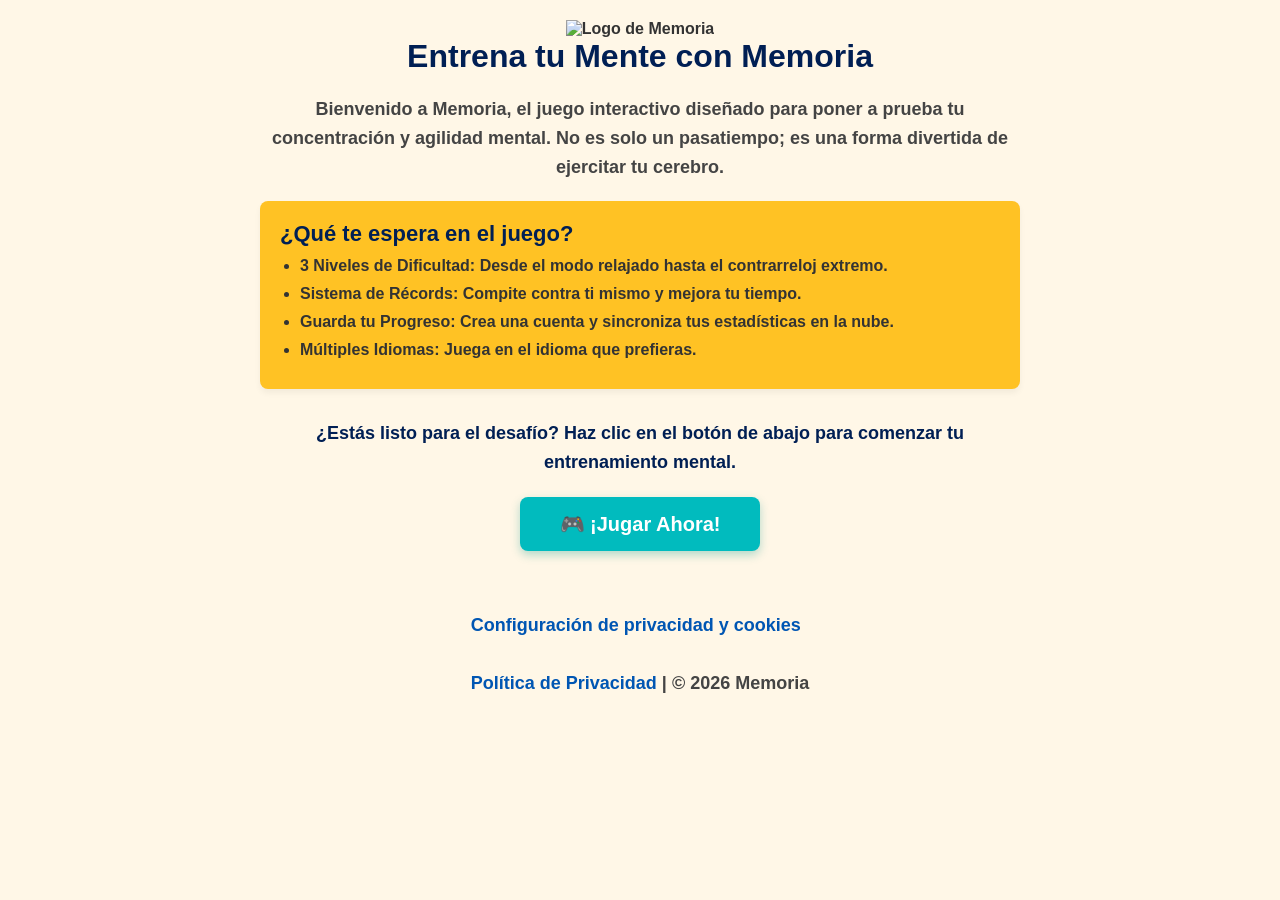
==== index.html @ 7751ddb6 "Actualizar index.html" ====
<!DOCTYPE html>
<html lang="es-ve">
<head>
<!-- Google Tag Manager -->
<script>(function(w,d,s,l,i){w[l]=w[l]||[];w[l].push({'gtm.start':
new Date().getTime(),event:'gtm.js'});var f=d.getElementsByTagName(s)[0],
j=d.createElement(s),dl=l!='dataLayer'?'&l='+l:'';j.async=true;j.src=
'https://www.googletagmanager.com/gtm.js?id='+i+dl;f.parentNode.insertBefore(j,f);
})(window,document,'script','dataLayer','GTM-NGZ45QMT');</script>
<!-- End Google Tag Manager -->

    <meta charset="UTF-8">
    <meta name="viewport" content="width=device-width, initial-scale=1.0">
    <meta name="google-adsense-account" content="ca-pub-4904948441378686">
    <title>Memoria | ¡Fortalece Tu Mente Jugando!</title>
    <meta name="description" content="Juega Memoria, el desafío interactivo para entrenar tu agilidad mental. Supera niveles, mejora tus récords y diviértete.">
    <meta name="keywords" content="Juego de memoria, entrena tu cerebro, aprende jugando, memoria online, memoria">
    <meta name="theme-color" content="#fff7e7">
    <meta name="robots" content="index, follow">

    <!-- Apple -->
    <meta name="apple-mobile-web-app-status-bar-style" content="default">
    <meta name="apple-mobile-web-app-title" content="Memoria | ¡Fortalece tu Memoria!">
    <meta name="format-detection" content="telephone=no, address=no, email=no">
    <link rel="apple-touch-icon" href="https://memoria-ymujica.vercel.app" sizes="180x180">
    <link rel="apple-touch-startup-image" href="https://memoria-ymujica.vercel.app/memoria.webp">
    <meta name="color-scheme" content="light dark">

    <!-- Open Graph (Facebook, LinkedIn, etc.) -->
    <meta property="og:title" content="Memoria | ¡Fortalece tu Memoria!">
    <meta property="og:description" content=" Juego interactivo de memoria con cronómetro, tiempo record, puntos, score números de Victorias.">
    <meta property="og:type" content="website">
    <meta property="og:url" content="https://memoria-ymujica.vercel.app">
    <meta property="og:image" content="https://memoria-ymujica.vercel.app/memoria.webp">

    <!-- Twitter Card -->
    <meta name="twitter:card" content="summary_large_image">
    <meta name="twitter:title" content="Memoria | ¡Fortalece tu Memoria!">
    <meta name="twitter:description" content="Juego interactivo de memoria con cronómetro, tiempo record, puntos, score números de Victorias.">
    <meta name="twitter:image" content="https://memoria-ymujica.vercel.app/memoria.webp">

    <!-- Localización -->
    <meta name="geo.region" content="VE-J" />
    <meta name="geo.placename" content="Puerto Cabello, Venezuela" />
    <meta name="geo.position" content="10.4696;-68.0149" />
    <meta name="ICBM" content="10.4696, -68.0149" />

    <!-- Enlaces a tus CSS -->
    <link rel="stylesheet" href="style.css">
    <link rel="stylesheet" href="fuentes.css">
    <link rel="stylesheet" href="icofont.min.css">
    <link rel="shortcut icon" href="memoria-ico.webp" type="image/x-icon">

    <script async src="https://pagead2.googlesyndication.com/pagead/js/adsbygoogle.js?client=ca-pub-4904948441378686" crossorigin="anonymous"></script>

    <!-- ESTILOS ESPECÍFICOS PARA LA LANDING PAGE -->
    <style>
        body {
            background-color: #fff7e7; 
            color: #333;
            font-family: "VAG Rounded Next Regular", sans-serif;
            font-weight: 600;
            margin: 0;
            padding: 0;
            display: flex;
            flex-direction: column;
            align-items: center;
        }
        .landing-container {
            max-width: 800px;
            padding: 20px;
            text-align: center;
        }
        .header-logo {
            width: 200px;
            margin-bottom: 0;
        }
        h1 {
            color: var(--color-oscuro);
            font-size: 32px;
            margin-bottom: 20px;
        }
        p {
            font-size: 18px;
            line-height: 1.6;
            margin-bottom: 20px;
            color: #444;
        }
        .benefits {
            text-align: left;
            background: var(--color-yellow);
            padding: 20px;
            border-radius: 8px;
            box-shadow: 0 4px 6px rgba(0,0,0,0.05);
            margin-bottom: 30px;
        }
        .benefits h2 {
            color: var(--color-oscuro);
            font-size: 22px;
            margin-top: 0;
            margin-bottom: 10px;
        }
        .benefits ul {
            padding-left: 20px;
        }
        .benefits li {
            margin-bottom: 10px;
            font-size: 16px;
        }
        .párrafo {
            color: var(--color-oscuro);
        }
        .cta-button {
            display: inline-block;
            background-color: var(--color-primary); 
            color: white;
            padding: 15px 40px;
            font-size: 20px;
            font-weight: bold;
            text-decoration: none;
            border-radius: 8px;
            box-shadow: 0 4px 10px rgba(0,150,136,0.3);
            transition: transform 0.2s, background-color 0.2s;
        }
        .cta-button:hover {
            background-color: var(--color-secundary);
            transform: translateY(-2px);
        }
        .footer-landing {
            margin-top: 40px;
            font-size: 14px;
            color: #777;
        }
        .footer-landing a {
            color: #0056b3;
            text-decoration: none;
        }
    </style>
</head>
<body>

<!-- Google Tag Manager (noscript) -->
<noscript><iframe src="https://www.googletagmanager.com/ns.html?id=GTM-NGZ45QMT"
height="0" width="0" style="display:none;visibility:hidden"></iframe></noscript>
<!-- End Google Tag Manager (noscript) -->

    <div class="landing-container">
        <!-- Logo -->
        <img src="memoria.svg" alt="Logo de Memoria" class="header-logo">

        <h1 data-i18n="landing_titulo">Entrena tu Mente con Memoria</h1>

        <p data-i18n="landing_parrafo1">
            Bienvenido a <strong>Memoria</strong>, el juego interactivo diseñado para poner a prueba tu concentración y agilidad mental. No es solo un pasatiempo; es una forma divertida de ejercitar tu cerebro.
        </p>

        <div class="benefits">
            <h2 data-i18n="landing_beneficios_titulo">¿Qué te espera en el juego?</h2>
            <ul>
                <li><strong data-i18n="landing_b1_titulo">3 Niveles de Dificultad:</strong> <span data-i18n="landing_b1_texto">Desde el modo relajado hasta el contrarreloj extremo.</span></li>
                <li><strong data-i18n="landing_b2_titulo">Sistema de Récords:</strong> <span data-i18n="landing_b2_texto">Compite contra ti mismo y mejora tu tiempo.</span></li>
                <li><strong data-i18n="landing_b3_titulo">Guarda tu Progreso:</strong> <span data-i18n="landing_b3_texto">Crea una cuenta y sincroniza tus estadísticas en la nube.</span></li>
                <li><strong data-i18n="landing_b4_titulo">Múltiples Idiomas:</strong> <span data-i18n="landing_b4_texto">Juega en el idioma que prefieras.</span></li>
            </ul>
        </div>

        <p class="párrafo" data-i18n="landing_cta_texto">¿Estás listo para el desafío? Haz clic en el botón de abajo para comenzar tu entrenamiento mental.</p>

        <!-- Llamada a la acción hacia el juego -->
        <a href="juego.html" class="cta-button" data-i18n="landing_boton_jugar">🎮 ¡Jugar Ahora!</a>
    </div>

    <div class="footer-landing">
        <p>
<a href="javascript:googlefc.callbackQueue.push(googlefc.showRevocationMessage)">Configuración de privacidad y cookies</a>
</br>
</br>
            <a href="privacidad.html" data-i18n="politica_privacidad">Política de Privacidad</a> | <span data-i18n="version">© 2026 Memoria</span>
        </p>
    </div>
<script type="module" src="main.js"></script>
</body>
</html>
---- style.css ----
/* Estilos Base (Mobile First) */
* {
    margin: 0;
    padding: 0;
    box-sizing: border-box;
}

:root {
    --color-claro: #fff7e7;
    --color-oscuro: #001f54;
    --color-yellow: #ffc224;
    --color-primary: #01bbbe;
    --color-secundary: #ffa188;
}
/* Estilos por defecto (Modo Claro) */
body {
    display: flex;
    flex-direction: column;
    align-items: center;
    font-size: 100%;
    font-family: "VAG Rounded Next Regular", sans-serif;
    padding: 5px 10px;
    background-color: var(--color-claro);
}

/* Bloquear el scroll del fondo cuando un modal está abierto */
body.modal-abierto {
    overflow: hidden;
}

/* Estilos cuando se activa el Modo Oscuro */
body.dark-mode {
    background-color: var(--color-oscuro);
    color: #e0e0e0;
}

/* Puedes adaptar las tarjetas o contenedores si es necesario */
body.dark-mode .tablero {
    background-color: #1e1e1e;
}

.header {
position: relative;
    width: 100%;
}

.boton__flex {
 display: flex;
flex-direction: column;
}

.username {
align-items: center;
color: var(--color-primary);
display: block;
font-size: 1em;
font-weight: bold;
margin: 0 auto;
padding: 5px 0;
text-aline: center;
}

.contenedor {
    width: 85%;
    margin: 0 auto;
    max-width: 1200px;
    padding: 20px 0 30px 0;
}

.valores {
    color: var(--color-oscuro);
    font-size: 1em;
    font-weight: 900;
}

/* Forzar a que los iconos de icofont tengan espacio y no se oculten */
.vidas-flotantes i, #vidas i {
    display: inline-block !important;
    font-style: normal !important;
}

/* Estilo por defecto para Móviles: 3 columnas y 2 filas (3 arriba, 3 abajo) */
.grid-stats {
    display: grid;
    grid-template-columns: repeat(3, 1fr);
    gap: 5px;
    text-align: center;
}

/* En pantallas de PC (mayores a 768px): Todo en una sola fila de 6 columnas */
@media (min-width: 768px) {
    .grid-stats {
        grid-template-columns: repeat(6, 1fr);
    }
}

.img {
    display: block;
    width: 70%;
    margin: 0 auto;
filter: drop-shadow( 0 4px 6px var(--color-claro));

    @media (width >= 760px) {
        width: 300px;
    }
}

.flex {
    display: flex;
    flex-wrap: wrap;
    justify-content: center;
    align-items: center;
    margin: 0 0 10px;
}

.btn,
.btn__menu {
    display:;
    color: #fff7e7;
    background-color: #25b7b6;
    border: 4px double #fff;
    border-radius: 8px;
    margin-right: 5px;
    padding: 10px 20px;
    text-aline: center;
    font-size: 0.7em;
    font-weight: 900;
    cursor: pointer;
    width: 100px;
}

.cont__btn {
    display: flex;
    flex-direction: column;
    gap-bottom: 10px;
    justify-content: center;
    align-items: center;
}

.btn__menu {
    box-shadow: 0 4px 6px rgba(0, 0, 0, 0.1);
    display: block;
    height: 45px;
    font-size: 1em;
    margin-bottom: 10px;
    place-content: center;
    width: 230px;
}

.btn:hover,
.btn__menu:hover {
    transition: 0.5s ease;
    background-color: #fb8370;
}

.btn__secundario {
    border: none;
    color: #fff;
    text-shadow: 5px 2px 6px rgba(0, 0, 0, 0.5);
    position: absolute;
    top: 45px;
    left: 5px;
    font-size: 2.5em;
    background: transparent;
}


/* El tablero se adapta al ancho disponible */

.tablero {
    display: grid;
    grid-template-columns: repeat(4, 1fr);
    /* Fuerza exactamente 4 columnas */
    gap: 5px;
    /* Espacio entre las cartas */
    width: 100%;

    background: transparent;
    @media (width >= 760px) {
        width: 500px;

        /* Tamaño máximo en escritorio */
        justify-content: center;
        align-items: centet;
    }
}


.card {
    aspect-ratio: 3/4;
    /* Mantiene la proporción de la carta */
    perspective: 1000px;
    cursor: pointer;
}

.card-inner {
    position: relative;
    width: 100%;
    height: 100%;
    text-align: center;
    transition: transform 0.6s;
    transform-style: preserve-3d;
}

.card.flipped
.card-inner {
    transform: rotateY(180deg);
}

.card-front,
.card-back {
    position: absolute;
    width: 100%;
    height: 100%;
    backface-visibility: hidden;
    color: var(--color-yellow);
    display: flex;
    align-items: center;
    justify-content: center;
    border: 4px double #fff;
    background: #25b7b6;
    border-radius: 8px;
    /* Bordes redondeados modernos */
    font-size: 2em;
    font-weight: 900;
}

.card-back {
    transform: rotateY(180deg);
    background: #fff;
    border: 4px double var(--color-oscuro);
    color: var(--color-oscuro);
    font-weight: 500;
}

.card-back i {
    color: var(--color-oscuro);
    font-size: 1.7em;
    font-weight: 500;
}

/* Animación para simular que se revuelven las cartas */

@keyframes revolverEfecto {
    0% {
        transform: scale(1) rotate(0deg);
        opacity: 0.5;
    }
    50% {
        transform: scale(0.95) rotate(-3deg);
        opacity: 0.8;
    }
    100% {
        transform: scale(1) rotate(0deg);
        opacity: 1;
    }
}

.revolviendo {
    animation: revolverEfecto 0.4s ease-in-out;
}

/* Si las animaciones están desactivadas, anulamos las transiciones */
body.sin-animaciones .card-inner {
    transition: transform 0s !important;
}

body.sin-animaciones .tablero.revolviendo {
    animation: none !important;
}

body.sin-animaciones .modal-content,
body.sin-animaciones .modal-overlay {
    transition: none !important;
}

.btn-apoyo {
    display: inline-flex;
    align-items: center;
    gap: 8px;
    background-color: transparent;
    color: var(--color-primary); /* Steel Blue clásico */
    border: none;
    padding: 6px 12px;
    
    font-family: inherit;
    font-size: 0.9em;
    font-weight: 500;
    text-decoration: none;
    transition: all 0.3s ease;
    cursor: pointer;
}

.btn-apoyo:hover {
    background-color: var(--color-primary);
    color: #ffffff;
    box-shadow: 0 4px 12px rgba(70, 130, 180, 0.25);
    transform: translateY(-1px);
}

.icono-cafe {
    font-size: 2.5em;
}

  .texto-apoyo {
        display: block;
    }
  

/* Ocultar el texto en pantallas muy pequeñas de móviles para que solo quede el ícono y ocupe menos espacio */
@media (max-width: 480px) {
  /*  .btn-apoyo {
        padding: 8px;
        border-radius: 50%;
    }
*/
}

.pie {
color: var(--color-primary);
font-size: 0.7em;
text-align: center;
}

/* Estilos generales para los modales */

.game-container {
display: none;
    padding: 8px 0 0;
z-index: ;
}

.modal-overlay {
    position: fixed;
    top: 0;
    left: 0;
    width: 100%;
    height: 100%;
    background: #fff /*var(--color-oscuro)*;
    display: none; /* Oculto por defecto para que no aparezcan solos */
    justify-content: center;
    align-items: center;
    z-index: 10000; /* Asegura que esté por encima de todo */
    opacity: 0;
    visibility: hidden;
    transition: opacity 0.3s ease, visibility 0.3s ease;
}


.modal-card {
    background: white;
    color: var(--color-oscuro);
    padding: 25px;
    border-radius: 12px;
    width: 90%;
    max-width: 350px;
    text-align: center;
    box-shadow: 0 4px 15px rgba(0,0,0,0.2);
}

.modal-card button {
    margin-top: 15px;
    background-color: var(--color-primary);
    color: white;
    border: none;
    font-size: 1em;
    font-weight: 900;
    padding: 8px 15px;
    border-radius: 5px;
    cursor: pointer;
}

.setting-item {
    display: flex;
    justify-content: space-between;
    align-items: center;
    margin: 20px 0;
    font-size: 16px;
}

.btn-toggle {
    background-color: #ccc;
    color: #333;
    border: none;
    padding: 8px 15px;
    border-radius: 5px;
    cursor: pointer;
    font-weight: bold;
    transition: background 0.2s;
}

/* --- ESTILOS GENERALES PARA LOS MODALES Y SISTEMA --- */

.modal-overlay {
    position: fixed;
    top: 0;
    left: 0;
    width: 100%;
    height: 100%;
    background: rgba(0, 0, 0, 0.7); /* Fondo oscuro semitransparente unificado */
    display: none; /* Oculto por defecto para que no aparezcan solos */
    justify-content: center;
    align-items: center;
    z-index: 10000; /* Asegura que esté por encima de todo */
    opacity: 0;
    visibility: hidden;
    transition: opacity 0.3s ease, visibility 0.3s ease;
}

/* Esta clase 'activo' es la que inyecta JavaScript para mostrarlos */
.modal-overlay.activo {
    display: flex !important;
    opacity: 1;
    visibility: visible;
}

.modal-card {
    background: white;
    color: var(--color-oscuro);
    padding: 25px;
    border-radius: 12px;
    width: 90%;
    max-width: 350px;
    text-align: center;
    box-shadow: 0 4px 15px rgba(0,0,0,0.2);
}

.modal-card button {
    margin-top: 15px;
    background-color: var(--color-primary);
    color: white;
    border: none;
    font-size: 1em;
    font-weight: 900;
    padding: 8px 15px;
    border-radius: 5px;
    cursor: pointer;
}

.setting-item {
    display: flex;
    justify-content: space-between;
    align-items: center;
    margin: 20px 0;
    font-size: 16px;
}

.btn-toggle {
    background-color: #ccc;
    color: #333;
    border: none;
    padding: 8px 15px;
    border-radius: 5px;
    cursor: pointer;
    font-weight: bold;
    transition: background 0.2s;
}

/* Contenedor interno del modal del sistema */
.modal-content {
    background: #ffffff;
    width: 90%;
    max-width: 400px;
    border-radius: 20px;
    padding: 30px;
    text-align: center;
    box-shadow: 0 10px 25px rgba(0,0,0,0.3);
    transform: scale(0.8);
    transition: transform 0.3s ease;
}

.modal-overlay.activo .modal-content {
    transform: scale(1); /* Pequeña animación de zoom al abrir */
}

.modal-titulo {
    color: #0a2a45;
    margin-top: 0;
    font-size: 22px;
    margin-bottom: 15px;
}

.modal-mensaje {
    color: #4a5568;
    font-size: 16px;
    line-height: 1.5;
    margin-bottom: 25px;
}

/* Botones dentro del modal del sistema */
.modal-boton-accion, .modal-boton-secundario {
    display: inline-block;
    padding: 10px 20px;
    border-radius: 25px;
    font-size: 15px;
    font-weight: 600;
    cursor: pointer;
    border: none;
    transition: all 0.2s ease;
    margin: 5px;
}

.modal-boton-accion {
    background-color: #4682b4; /* Steel Blue clásico de tu app */
    color: white;
}

.modal-boton-accion:hover {
    background-color: #3a6b91;
}

.modal-boton-secundario {
    background-color: #edf2f7;
    color: #4a5568;
}

.modal-boton-secundario:hover {
    background-color: #e2e8f0;
}
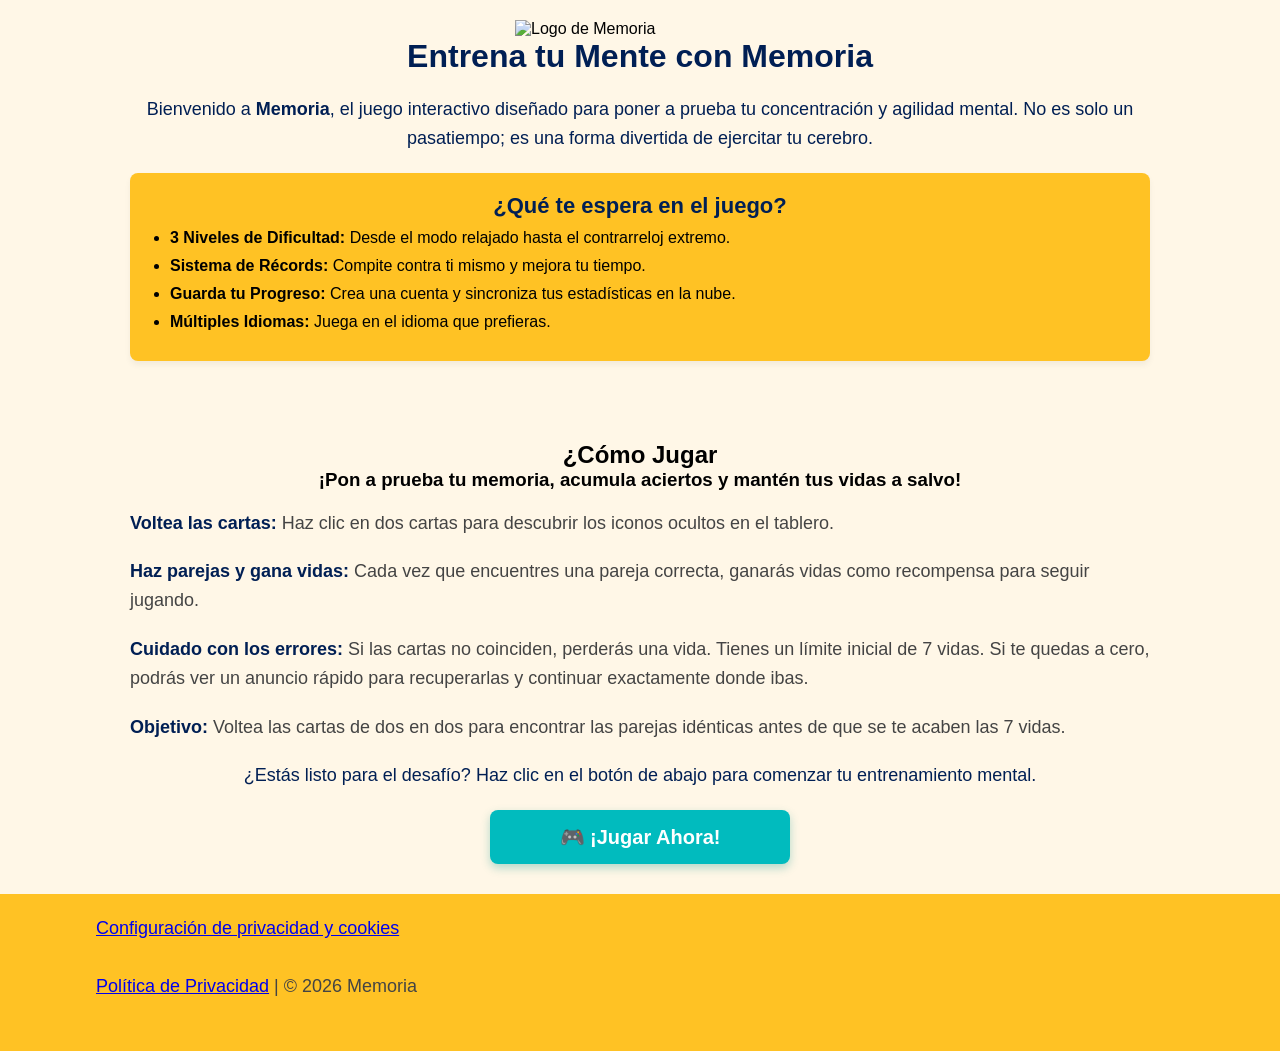
==== commit 9cf1b395: "Actualizar index.html" ====
--- a/index.html
+++ b/index.html
@@ -53,33 +53,18 @@
 
     <script async src="https://pagead2.googlesyndication.com/pagead/js/adsbygoogle.js?client=ca-pub-4904948441378686" crossorigin="anonymous"></script>
 
+
+
     <!-- ESTILOS ESPECÍFICOS PARA LA LANDING PAGE -->
     <style>
-        body {
-            background-color: #fff7e7; 
-            color: #333;
-            font-family: "VAG Rounded Next Regular", sans-serif;
-            font-weight: 600;
-            margin: 0;
-            padding: 0;
-            display: flex;
-            flex-direction: column;
-            align-items: center;
-        }
+        
         .landing-container {
             max-width: 800px;
             padding: 20px;
             text-align: center;
         }
-        .header-logo {
-            width: 200px;
-            margin-bottom: 0;
-        }
-        h1 {
-            color: var(--color-oscuro);
-            font-size: 32px;
-            margin-bottom: 20px;
-        }
+      
+        
         p {
             font-size: 18px;
             line-height: 1.6;
@@ -95,6 +80,7 @@
             margin-bottom: 30px;
         }
         .benefits h2 {
+            text-align: center;
             color: var(--color-oscuro);
             font-size: 22px;
             margin-top: 0;
@@ -107,50 +93,23 @@
             margin-bottom: 10px;
             font-size: 16px;
         }
-        .párrafo {
-            color: var(--color-oscuro);
-        }
-        .cta-button {
-            display: inline-block;
-            background-color: var(--color-primary); 
-            color: white;
-            padding: 15px 40px;
-            font-size: 20px;
-            font-weight: bold;
-            text-decoration: none;
-            border-radius: 8px;
-            box-shadow: 0 4px 10px rgba(0,150,136,0.3);
-            transition: transform 0.2s, background-color 0.2s;
-        }
-        .cta-button:hover {
-            background-color: var(--color-secundary);
-            transform: translateY(-2px);
-        }
-        .footer-landing {
-            margin-top: 40px;
-            font-size: 14px;
-            color: #777;
-        }
-        .footer-landing a {
-            color: #0056b3;
-            text-decoration: none;
-        }
+  
     </style>
 </head>
-<body>
-
+<body class="body__landing">
+<main>
 <!-- Google Tag Manager (noscript) -->
 <noscript><iframe src="https://www.googletagmanager.com/ns.html?id=GTM-NGZ45QMT"
 height="0" width="0" style="display:none;visibility:hidden"></iframe></noscript>
 <!-- End Google Tag Manager (noscript) -->
 
-    <div class="landing-container">
+    <section class="contenedor">
         <!-- Logo -->
         <img src="memoria.svg" alt="Logo de Memoria" class="header-logo">
 
-        <h1 data-i18n="landing_titulo">Entrena tu Mente con Memoria</h1>
+        <h1 data-i18n="landing_titulo" class="titulo">Entrena tu Mente con Memoria</h1>
 
-        <p data-i18n="landing_parrafo1">
+        <p data-i18n="landing_parrafo1" class="parrafo__accion">
             Bienvenido a <strong>Memoria</strong>, el juego interactivo diseñado para poner a prueba tu concentración y agilidad mental. No es solo un pasatiempo; es una forma divertida de ejercitar tu cerebro.
         </p>
 
@@ -162,22 +121,49 @@
                 <li><strong data-i18n="landing_b3_titulo">Guarda tu Progreso:</strong> <span data-i18n="landing_b3_texto">Crea una cuenta y sincroniza tus estadísticas en la nube.</span></li>
                 <li><strong data-i18n="landing_b4_titulo">Múltiples Idiomas:</strong> <span data-i18n="landing_b4_texto">Juega en el idioma que prefieras.</span></li>
             </ul>
+            </div>
+        </section>
+           <section class="como__jugar" id="como-jugar">
+               <div class="contenedor">
+        <div class="instrucciones" id="instrucciones">
+            <h2 class="subtitulo">¿Cómo Jugar</h2>
+            <h3 class="">¡Pon a prueba tu memoria, acumula aciertos y mantén tus vidas a salvo!</h3>
+            <br />
+         
+            <p class="parrafo">
+<b>Voltea las cartas:</b> Haz clic en dos cartas para descubrir los iconos ocultos en el tablero.
+   </p>
+   <p class="parrafo">
+<b>Haz parejas y gana vidas:</b> Cada vez que encuentres una pareja correcta, ganarás vidas como recompensa para seguir jugando.
+   </p>
+   <p class="parrafo">
+<b>Cuidado con los errores:</b> Si las cartas no coinciden, perderás una vida. Tienes un límite inicial de 7 vidas. Si te quedas a cero, podrás ver un anuncio rápido para recuperarlas y continuar exactamente donde ibas.
+   </p>
+<p class="parrafo">
+<b>Objetivo:</b> Voltea las cartas de dos en dos para encontrar las parejas idénticas antes de que se te acaben las 7 vidas.</p>
         </div>
-
-        <p class="párrafo" data-i18n="landing_cta_texto">¿Estás listo para el desafío? Haz clic en el botón de abajo para comenzar tu entrenamiento mental.</p>
+ 
+        <p class="parrafo__accion" data-i18n="landing_cta_texto">¿Estás listo para el desafío? Haz clic en el botón de abajo para comenzar tu entrenamiento mental.</p>
 
         <!-- Llamada a la acción hacia el juego -->
         <a href="juego.html" class="cta-button" data-i18n="landing_boton_jugar">🎮 ¡Jugar Ahora!</a>
     </div>
-
-    <div class="footer-landing">
+     </section>
+  </main>
+    <footer class="footer-landingpage">
+        
+              <div class=" contenedor">
         <p>
-<a href="javascript:googlefc.callbackQueue.push(googlefc.showRevocationMessage)">Configuración de privacidad y cookies</a>
+            
+<a href="javascript:window.googlefc.showRevocationMessage();">Configuración de privacidad y cookies</a>
 </br>
 </br>
             <a href="privacidad.html" data-i18n="politica_privacidad">Política de Privacidad</a> | <span data-i18n="version">© 2026 Memoria</span>
         </p>
-    </div>
+        </div>
+    </footer>
+    
+ 
 <script type="module" src="main.js"></script>
 </body>
 </html>
--- a/style.css
+++ b/style.css
@@ -19,7 +19,6 @@
     align-items: center;
     font-size: 100%;
     font-family: "VAG Rounded Next Regular", sans-serif;
-    padding: 5px 10px;
     background-color: var(--color-claro);
 }
 
@@ -113,9 +112,59 @@
     margin: 0 0 10px;
 }
 
+  .header-logo {
+      display: block;
+            width: 250px;
+            margin:0 auto;
+        }
+
+.titulo {
+            color: var(--color-oscuro);
+            font-size: 32px;
+            margin-bottom: 20px;
+            text-align: center;
+        }
+        
+ .parrafo {
+            text-align: left;
+        }
+        
+
+.subtitulo,
+h3 {
+    text-align: center;
+}
+.parrafo b {
+    color: var(--color-oscuro);
+    font-weight: 800;
+}
+
+  .parrafo__accion {
+            color: var(--color-oscuro);
+            text-align: center;
+        }
+        .cta-button {
+            display: block;
+            background-color: var(--color-primary); 
+            color: white;
+            margin: 0 auto;
+            padding: 15px 40px;
+            font-size: 20px;
+            font-weight: bold;
+            text-decoration: none;
+            text-align: center;
+            width:300px;
+            border-radius: 8px;
+            box-shadow: 0 4px 10px rgba(0,150,136,0.3);
+            transition: transform 0.2s, background-color 0.2s;
+        }
+        .cta-button:hover {
+            background-color: var(--color-secundary);
+            transform: translateY(-2px);
+        }
 .btn,
 .btn__menu {
-    display:;
+    display:block;
     color: #fff7e7;
     background-color: #25b7b6;
     border: 4px double #fff;
@@ -273,6 +322,19 @@
 body.sin-animaciones .modal-overlay {
     transition: none !important;
 }
+
+    .footer-landingpage {
+          background: var(--color-yellow);
+          width: 100%;
+      }
+        .footer-landing {
+            font-size: 14px;
+            color: #777;
+        }
+        .footer-landing a {
+            color: #0056b3;
+            text-decoration: none;
+        }
 
 .btn-apoyo {
     display: inline-flex;
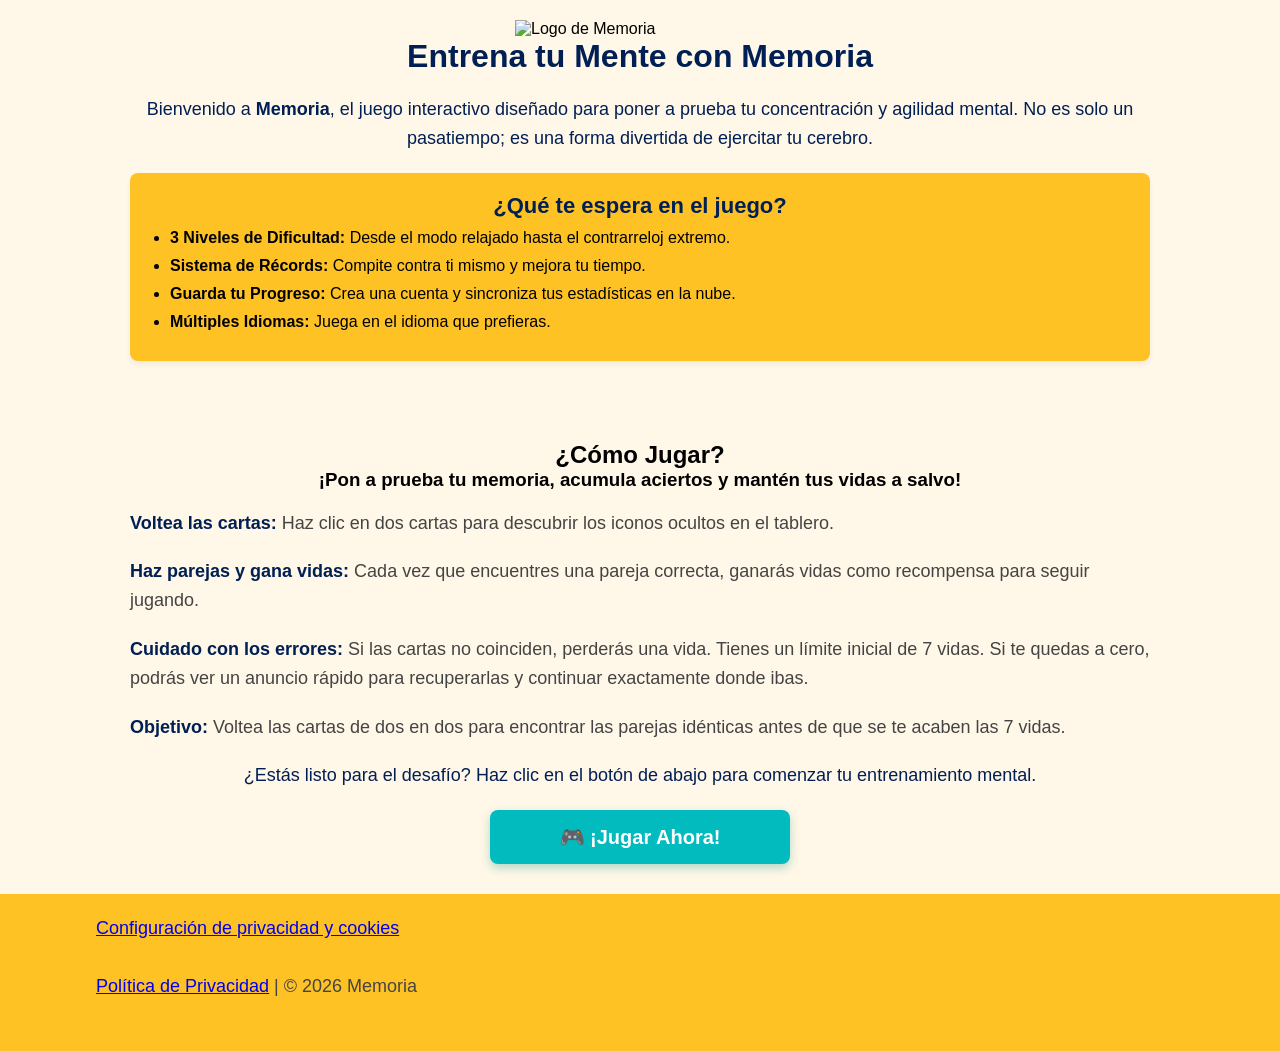
==== commit 506f40f2: "Actualizar index.html" ====
--- a/index.html
+++ b/index.html
@@ -126,7 +126,7 @@
            <section class="como__jugar" id="como-jugar">
                <div class="contenedor">
         <div class="instrucciones" id="instrucciones">
-            <h2 class="subtitulo">¿Cómo Jugar</h2>
+            <h2 class="subtitulo">¿Cómo Jugar?</h2>
             <h3 class="">¡Pon a prueba tu memoria, acumula aciertos y mantén tus vidas a salvo!</h3>
             <br />
          
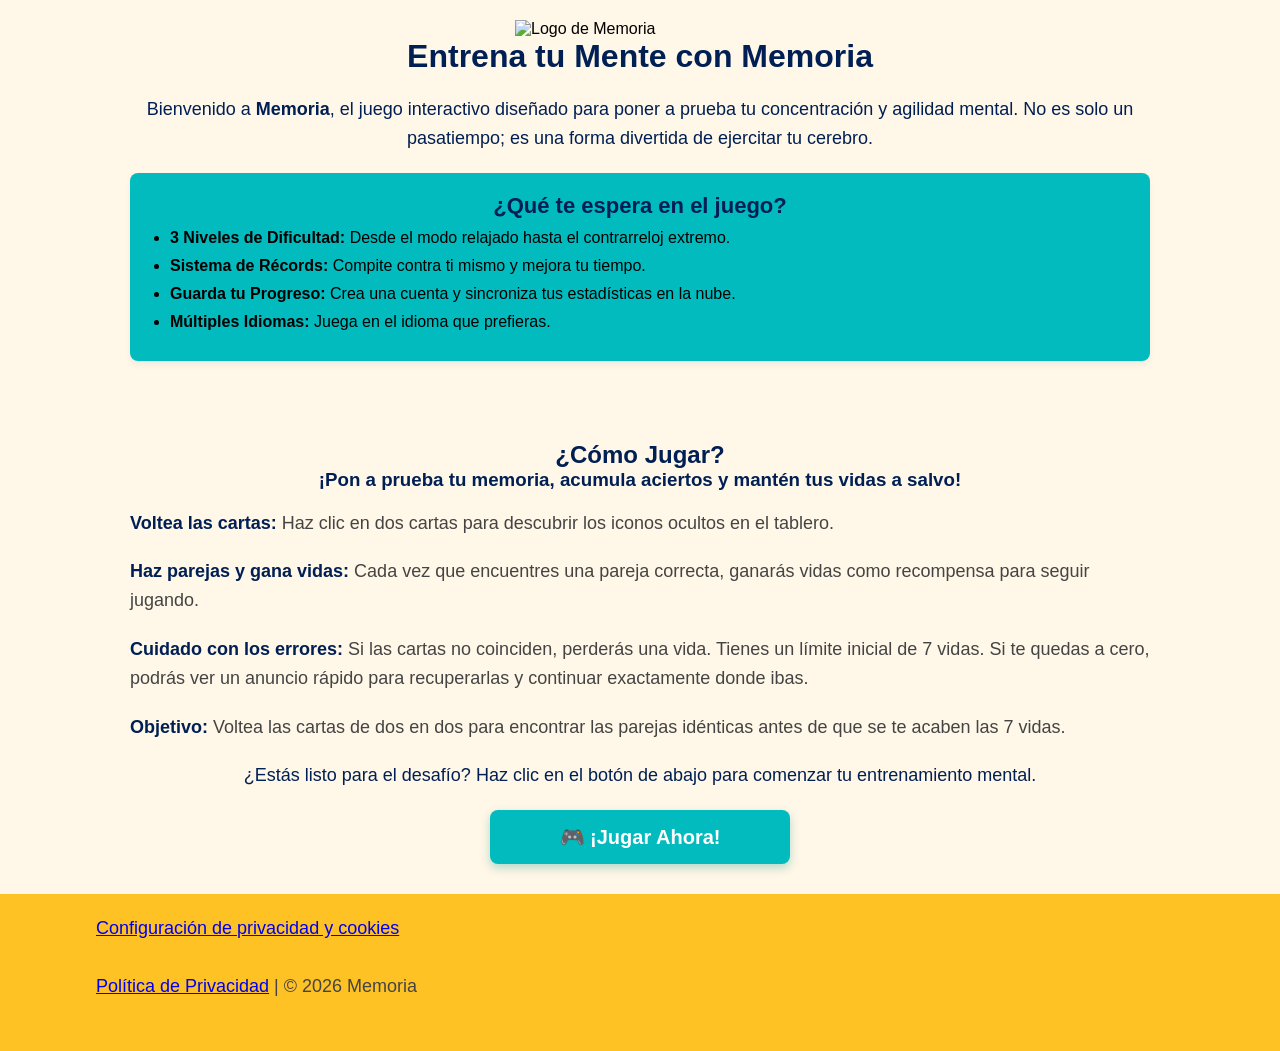
==== commit 4504b635: "Actualizar index.html" ====
--- a/index.html
+++ b/index.html
@@ -73,7 +73,7 @@
         }
         .benefits {
             text-align: left;
-            background: var(--color-yellow);
+            background: var(--color-primary);
             padding: 20px;
             border-radius: 8px;
             box-shadow: 0 4px 6px rgba(0,0,0,0.05);
--- a/style.css
+++ b/style.css
@@ -30,7 +30,7 @@
 /* Estilos cuando se activa el Modo Oscuro */
 body.dark-mode {
     background-color: var(--color-oscuro);
-    color: #e0e0e0;
+    color: var(--color-primary);
 }
 
 /* Puedes adaptar las tarjetas o contenedores si es necesario */
@@ -133,6 +133,7 @@
 .subtitulo,
 h3 {
     text-align: center;
+color: var(--color-oscuro)
 }
 .parrafo b {
     color: var(--color-oscuro);
